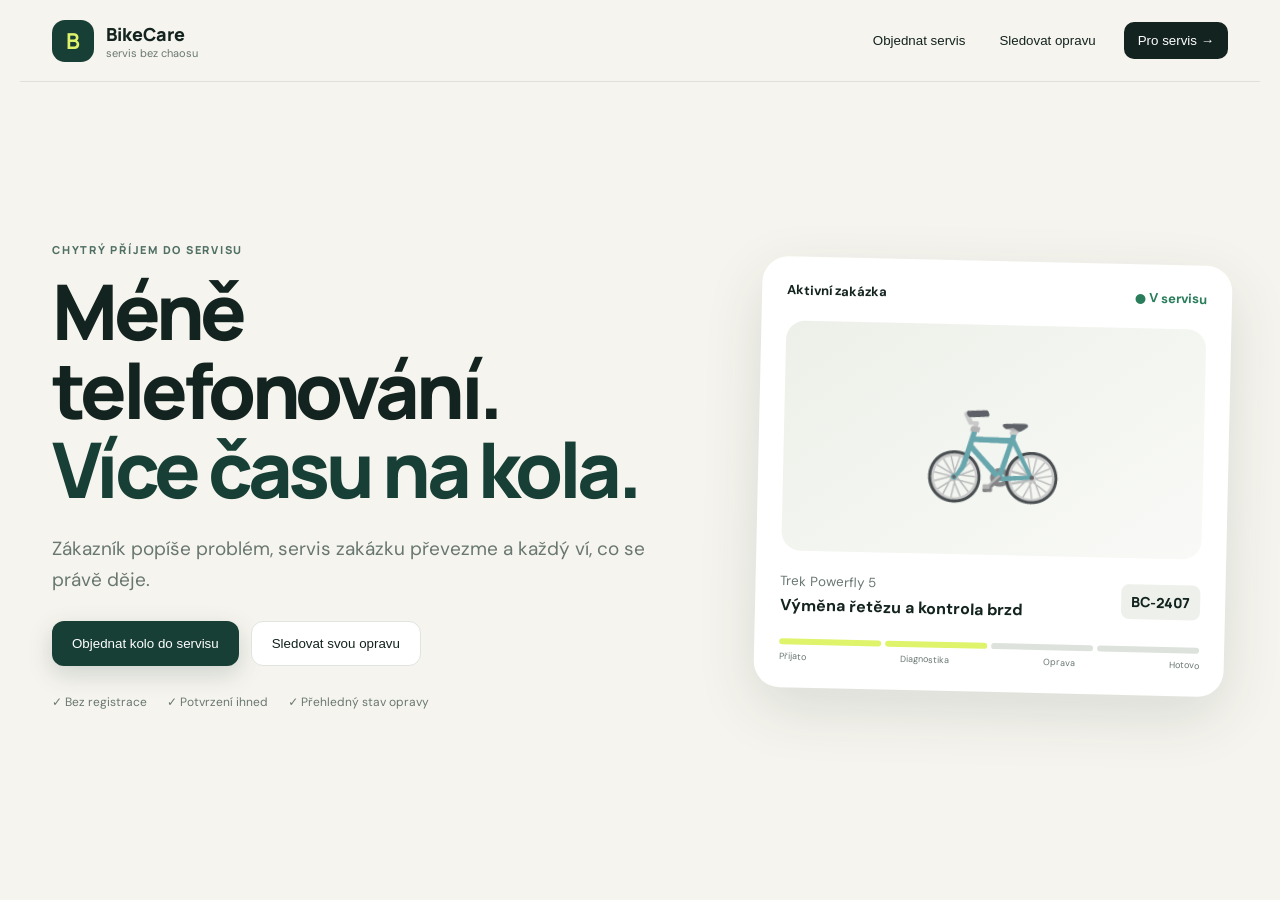
==== index.html @ 261a580f "Initial BikeCare service demo" ====
<!doctype html>
<html lang="cs">
<head>
  <meta charset="UTF-8" />
  <meta name="viewport" content="width=device-width, initial-scale=1.0" />
  <meta name="theme-color" content="#12231f" />
  <title>BikeCare — příjem cykloservisu</title>
  <link rel="preconnect" href="https://fonts.googleapis.com">
  <link rel="preconnect" href="https://fonts.gstatic.com" crossorigin>
  <link href="https://fonts.googleapis.com/css2?family=DM+Sans:wght@400;500;600;700&family=Manrope:wght@600;700;800&display=swap" rel="stylesheet">
  <link rel="stylesheet" href="styles.css" />
</head>
<body>
  <div class="app-shell">
    <header class="topbar">
      <a class="brand" href="#" data-view="home" aria-label="BikeCare domů">
        <span class="brand-mark">B</span>
        <span><strong>BikeCare</strong><small>servis bez chaosu</small></span>
      </a>
      <nav>
        <button class="nav-link" data-view="intake">Objednat servis</button>
        <button class="nav-link" data-view="tracking">Sledovat opravu</button>
        <button class="nav-link admin-link" data-view="admin">Pro servis <span>→</span></button>
      </nav>
    </header>

    <main>
      <section id="home" class="view active hero-view">
        <div class="hero-copy">
          <p class="eyebrow">CHYTRÝ PŘÍJEM DO SERVISU</p>
          <h1>Méně telefonování.<br><em>Více času na kola.</em></h1>
          <p class="lead">Zákazník popíše problém, servis zakázku převezme a každý ví, co se právě děje.</p>
          <div class="hero-actions">
            <button class="btn primary" data-view="intake">Objednat kolo do servisu</button>
            <button class="btn secondary" data-view="tracking">Sledovat svou opravu</button>
          </div>
          <div class="trust-row">
            <span>✓ Bez registrace</span><span>✓ Potvrzení ihned</span><span>✓ Přehledný stav opravy</span>
          </div>
        </div>
        <aside class="hero-card">
          <div class="card-top"><span>Aktivní zakázka</span><span class="live-dot">● V servisu</span></div>
          <div class="bike-visual" aria-hidden="true">🚲</div>
          <div class="order-mini">
            <div><small>Trek Powerfly 5</small><strong>Výměna řetězu a kontrola brzd</strong></div>
            <span class="code">BC-2407</span>
          </div>
          <div class="progress"><span></span><span></span><span></span><span></span></div>
          <div class="progress-labels"><span>Přijato</span><span>Diagnostika</span><span>Oprava</span><span>Hotovo</span></div>
        </aside>
      </section>

      <section id="intake" class="view form-view">
        <div class="section-heading">
          <button class="back" data-view="home">← Zpět</button>
          <p class="eyebrow">NOVÁ ZAKÁZKA</p>
          <h2>Řekněte nám, co vaše kolo potřebuje.</h2>
          <p>Vyplnění zabere přibližně dvě minuty. Servis se vám následně ozve.</p>
        </div>
        <form id="intake-form" class="intake-grid">
          <div class="form-card">
            <h3>1. Kontakt</h3>
            <div class="field-row">
              <label>Jméno a příjmení<input name="name" required placeholder="Jan Novák"></label>
              <label>Telefon<input name="phone" type="tel" required placeholder="+420 777 123 456"></label>
            </div>
            <label>E-mail<input name="email" type="email" required placeholder="jan@email.cz"></label>
          </div>
          <div class="form-card">
            <h3>2. Kolo</h3>
            <div class="bike-types" role="radiogroup">
              <label><input type="radio" name="bikeType" value="Horské" checked><span>⛰️<b>Horské</b></span></label>
              <label><input type="radio" name="bikeType" value="Silniční"><span>🏁<b>Silniční</b></span></label>
              <label><input type="radio" name="bikeType" value="Elektrokolo"><span>⚡<b>Elektrokolo</b></span></label>
              <label><input type="radio" name="bikeType" value="Městské"><span>🏙️<b>Městské</b></span></label>
            </div>
            <div class="field-row">
              <label>Značka<input name="brand" required placeholder="např. Trek"></label>
              <label>Model<input name="model" placeholder="např. Powerfly 5"></label>
            </div>
          </div>
          <div class="form-card full">
            <h3>3. Co se děje?</h3>
            <label>Popis problému<textarea name="issue" required rows="4" placeholder="Popište závadu, zvuky nebo servis, který potřebujete..."></textarea></label>
            <div class="field-row">
              <label>Preferovaný termín<input name="preferredDate" type="date" required></label>
              <label>Orientační rozpočet<select name="budget"><option>Chci nejdříve kalkulaci</option><option>Do 1 500 Kč</option><option>Do 3 000 Kč</option><option>Do 5 000 Kč</option><option>Bez omezení</option></select></label>
            </div>
            <label class="consent"><input type="checkbox" required> Souhlasím se zpracováním údajů pro vyřízení servisní zakázky.</label>
            <button class="btn primary submit" type="submit">Odeslat do servisu <span>→</span></button>
          </div>
        </form>
      </section>

      <section id="success" class="view centered-view">
        <div class="success-icon">✓</div>
        <p class="eyebrow">HOTOVO</p>
        <h2>Zakázku máme bezpečně uloženou.</h2>
        <p>Váš servisní kód je</p>
        <button id="created-code" class="big-code" title="Kliknutím zkopírujete"></button>
        <p class="muted">Kód si uložte. Umožní vám kdykoliv zkontrolovat průběh opravy.</p>
        <div class="hero-actions center">
          <button id="track-created" class="btn primary">Sledovat zakázku</button>
          <button class="btn secondary" data-view="home">Zpět na úvod</button>
        </div>
      </section>

      <section id="tracking" class="view tracking-view">
        <div class="section-heading narrow">
          <button class="back" data-view="home">← Zpět</button>
          <p class="eyebrow">STAV OPRAVY</p>
          <h2>Jak je na tom vaše kolo?</h2>
          <p>Zadejte servisní kód, který jste obdrželi při objednání.</p>
        </div>
        <form id="tracking-form" class="tracking-search">
          <input id="tracking-code" required placeholder="např. BC-2407" autocomplete="off">
          <button class="btn primary" type="submit">Zobrazit stav</button>
        </form>
        <div id="tracking-result" class="tracking-result hidden"></div>
      </section>

      <section id="admin" class="view admin-view">
        <div class="admin-header">
          <div><p class="eyebrow">PŘEHLED SERVISU</p><h2>Dobré ráno, BikeCare.</h2><p id="today-label"></p></div>
          <button class="btn primary" data-view="intake">+ Nová zakázka</button>
        </div>
        <div id="stats" class="stats"></div>
        <div class="admin-panel">
          <div class="panel-toolbar">
            <h3>Zakázky</h3>
            <div class="toolbar-actions"><input id="admin-search" type="search" placeholder="Hledat jméno, kolo nebo kód…"><select id="status-filter"><option value="all">Všechny stavy</option></select></div>
          </div>
          <div class="orders-table-wrap"><table><thead><tr><th>Zakázka</th><th>Zákazník</th><th>Kolo</th><th>Požadavek</th><th>Stav</th><th>Cena</th><th></th></tr></thead><tbody id="orders-body"></tbody></table></div>
          <div id="empty-orders" class="empty hidden">Žádné zakázky neodpovídají filtru.</div>
        </div>
      </section>
    </main>
  </div>

  <dialog id="order-dialog">
    <form method="dialog" class="dialog-inner">
      <button class="dialog-close" value="cancel" aria-label="Zavřít">×</button>
      <p class="eyebrow">DETAIL ZAKÁZKY</p>
      <h2 id="dialog-code"></h2>
      <div id="dialog-content"></div>
    </form>
  </dialog>
  <div id="toast" class="toast" role="status"></div>
  <script src="app.js"></script>
</body>
</html>
---- styles.css ----
:root{--ink:#13231f;--forest:#173f35;--mint:#dff36b;--cream:#f6f4ee;--paper:#fff;--line:#dfe4df;--muted:#697771;--orange:#ef815d;--shadow:0 20px 60px rgba(20,50,42,.12)}*{box-sizing:border-box}body{margin:0;background:var(--cream);color:var(--ink);font-family:'DM Sans',system-ui,sans-serif}.app-shell{min-height:100vh}.topbar{height:82px;max-width:1240px;margin:auto;display:flex;align-items:center;justify-content:space-between;padding:0 32px;border-bottom:1px solid rgba(20,50,42,.1)}.brand{display:flex;align-items:center;gap:12px;color:var(--ink);text-decoration:none}.brand-mark{display:grid;place-items:center;width:42px;height:42px;border-radius:13px;background:var(--forest);color:var(--mint);font:bold 22px Manrope}.brand strong,.brand small{display:block}.brand strong{font:800 18px Manrope}.brand small{font-size:11px;color:var(--muted)}nav{display:flex;align-items:center;gap:6px}.nav-link,.back{border:0;background:transparent;font:600 14px inherit;padding:11px 14px;color:var(--ink);cursor:pointer;border-radius:10px}.nav-link:hover,.back:hover{background:#e9ece6}.admin-link{background:var(--ink);color:white;margin-left:8px}.admin-link:hover{background:var(--forest)}main{max-width:1240px;margin:auto;padding:0 32px}.view{display:none;animation:appear .25s ease}.view.active{display:block}@keyframes appear{from{opacity:0;transform:translateY(5px)}}.hero-view.active{min-height:calc(100vh - 82px);display:grid;grid-template-columns:1.15fr .85fr;gap:70px;align-items:center;padding:70px 0 100px}.eyebrow{font:800 11px Manrope;letter-spacing:.16em;color:#507065;margin:0 0 14px}.hero-copy h1{font:800 clamp(46px,6vw,78px)/1.03 Manrope;margin:0;letter-spacing:-.055em}.hero-copy h1 em{color:var(--forest);font-style:normal}.lead{font-size:19px;line-height:1.6;color:var(--muted);max-width:620px;margin:26px 0}.hero-actions{display:flex;gap:12px;flex-wrap:wrap}.hero-actions.center{justify-content:center}.btn{border:0;border-radius:12px;padding:14px 20px;font:700 14px inherit;cursor:pointer;transition:.18s}.btn:hover{transform:translateY(-2px)}.btn.primary{background:var(--forest);color:#fff;box-shadow:0 8px 24px rgba(23,63,53,.18)}.btn.secondary{background:#fff;color:var(--ink);border:1px solid var(--line)}.trust-row{display:flex;gap:20px;margin-top:28px;font-size:12px;color:var(--muted)}.hero-card{background:var(--paper);border-radius:26px;padding:25px;box-shadow:var(--shadow);transform:rotate(1.3deg)}.card-top{display:flex;justify-content:space-between;font-size:13px;font-weight:700}.live-dot{color:#2a7d5b}.bike-visual{display:grid;place-items:center;height:230px;font-size:115px;background:linear-gradient(145deg,#edf0e9,#f9faf7);border-radius:19px;margin:22px 0}.order-mini{display:flex;justify-content:space-between;align-items:center;gap:15px}.order-mini small,.order-mini strong{display:block}.order-mini small{color:var(--muted);margin-bottom:5px}.code,.big-code{font:800 14px Manrope;background:#eef1eb;padding:8px 10px;border-radius:8px}.progress{display:grid;grid-template-columns:repeat(4,1fr);gap:4px;margin-top:23px}.progress span{height:6px;border-radius:5px;background:#dde3dc}.progress span:nth-child(-n+2){background:var(--mint)}.progress-labels{display:flex;justify-content:space-between;color:var(--muted);font-size:9px;margin-top:6px}.form-view,.tracking-view,.admin-view{padding:55px 0 90px}.section-heading{max-width:720px;margin-bottom:32px}.section-heading.narrow{margin-left:auto;margin-right:auto;text-align:center}.section-heading h2,.admin-header h2,.centered-view h2{font:800 38px/1.15 Manrope;letter-spacing:-.035em;margin:7px 0 12px}.section-heading>p:last-child,.admin-header p,.muted{color:var(--muted)}.back{padding-left:0;margin-bottom:32px}.intake-grid{display:grid;grid-template-columns:1fr 1fr;gap:18px}.form-card{background:#fff;padding:26px;border-radius:18px;border:1px solid var(--line)}.form-card.full{grid-column:1/-1}.form-card h3{font:800 16px Manrope;margin:0 0 22px}.field-row{display:grid;grid-template-columns:1fr 1fr;gap:15px}label{display:block;font-size:12px;font-weight:700;margin-bottom:15px}input,textarea,select{width:100%;margin-top:7px;border:1px solid #d8ded8;background:#fbfcfa;border-radius:10px;padding:13px 14px;font:500 14px inherit;color:var(--ink);outline:none}input:focus,textarea:focus,select:focus{border-color:#58917e;box-shadow:0 0 0 3px rgba(88,145,126,.12)}textarea{resize:vertical}.bike-types{display:grid;grid-template-columns:repeat(4,1fr);gap:9px;margin-bottom:20px}.bike-types label{margin:0}.bike-types input{position:absolute;opacity:0;width:1px}.bike-types span{display:flex;flex-direction:column;align-items:center;gap:7px;padding:16px 6px;border:1px solid var(--line);border-radius:12px;cursor:pointer;font-size:23px}.bike-types b{font-size:11px}.bike-types input:checked+span{border-color:var(--forest);background:#f0f5e3;box-shadow:inset 0 0 0 1px var(--forest)}.consent{font-weight:500;color:var(--muted)}.consent input{width:auto;margin-right:7px}.submit{float:right;min-width:220px}.centered-view.active{display:flex;min-height:calc(100vh - 82px);flex-direction:column;align-items:center;justify-content:center;text-align:center}.success-icon{display:grid;place-items:center;width:72px;height:72px;border-radius:50%;background:var(--mint);font-size:30px;margin-bottom:22px}.big-code{border:0;color:var(--forest);font-size:25px;padding:13px 20px;cursor:pointer;margin:3px 0 12px}.tracking-search{display:flex;max-width:570px;margin:0 auto 24px;background:#fff;border:1px solid var(--line);padding:7px;border-radius:15px;box-shadow:0 10px 35px rgba(20,50,42,.08)}.tracking-search input{border:0;background:transparent;margin:0;font-size:18px;text-transform:uppercase}.tracking-search input:focus{box-shadow:none}.tracking-result{max-width:820px;margin:30px auto;background:white;padding:30px;border-radius:20px;box-shadow:var(--shadow)}.tracking-result.hidden,.hidden{display:none!important}.track-top{display:flex;justify-content:space-between;align-items:start;border-bottom:1px solid var(--line);padding-bottom:20px}.track-top h3{font:800 25px Manrope;margin:4px 0}.status-pill{display:inline-block;padding:7px 10px;border-radius:20px;background:#edf3d4;font-size:11px;font-weight:800}.timeline{display:grid;grid-template-columns:repeat(4,1fr);margin:34px 0}.timeline-step{position:relative;text-align:center;color:#9aa49f;font-size:11px;font-weight:700}.timeline-step:before{content:'';display:block;width:15px;height:15px;border-radius:50%;background:#d9ded9;margin:0 auto 11px;position:relative;z-index:2}.timeline-step:not(:last-child):after{content:'';height:3px;background:#d9ded9;position:absolute;left:50%;right:-50%;top:6px}.timeline-step.done:before,.timeline-step.done:not(:last-child):after{background:var(--forest)}.timeline-step.current:before{box-shadow:0 0 0 6px var(--mint);background:var(--forest)}.track-grid,.dialog-grid{display:grid;grid-template-columns:1fr 1fr;gap:14px}.info-box{background:#f6f7f3;padding:16px;border-radius:12px}.info-box small{display:block;color:var(--muted);margin-bottom:5px}.info-box strong{font-size:14px}.admin-header{display:flex;justify-content:space-between;align-items:end;margin-bottom:28px}.admin-header h2{margin:4px 0}.stats{display:grid;grid-template-columns:repeat(4,1fr);gap:14px;margin-bottom:18px}.stat-card{background:white;border:1px solid var(--line);border-radius:15px;padding:18px}.stat-card small{color:var(--muted)}.stat-card strong{display:block;font:800 28px Manrope;margin-top:8px}.admin-panel{background:#fff;border:1px solid var(--line);border-radius:18px;overflow:hidden}.panel-toolbar{display:flex;align-items:center;justify-content:space-between;padding:20px}.panel-toolbar h3{margin:0;font:800 18px Manrope}.toolbar-actions{display:flex;gap:8px}.toolbar-actions input,.toolbar-actions select{margin:0;width:260px;padding:10px}.toolbar-actions select{width:155px}.orders-table-wrap{overflow:auto}table{border-collapse:collapse;width:100%;font-size:12px}th{text-align:left;color:var(--muted);font-size:10px;letter-spacing:.08em;text-transform:uppercase;padding:12px 18px;background:#fafbf8}td{padding:15px 18px;border-top:1px solid #edf0ec;white-space:nowrap}td.issue{max-width:220px;overflow:hidden;text-overflow:ellipsis}.order-code{font-weight:800}.table-btn{background:#eef2ed;border:0;border-radius:7px;padding:7px 10px;cursor:pointer}.status-select{margin:0;padding:7px 9px;font-size:11px;min-width:120px}.empty{text-align:center;color:var(--muted);padding:45px}dialog{border:0;border-radius:20px;padding:0;width:min(640px,calc(100% - 30px));box-shadow:0 25px 100px rgba(0,0,0,.3)}dialog::backdrop{background:rgba(10,28,23,.55);backdrop-filter:blur(4px)}.dialog-inner{padding:30px;position:relative}.dialog-close{position:absolute;right:18px;top:15px;border:0;background:#eef1ed;width:34px;height:34px;border-radius:50%;font-size:21px;cursor:pointer}.dialog-inner h2{font:800 29px Manrope;margin:5px 0 20px}.dialog-actions{display:flex;gap:10px;margin-top:20px}.toast{position:fixed;bottom:25px;left:50%;transform:translate(-50%,20px);background:var(--ink);color:white;padding:12px 18px;border-radius:10px;opacity:0;pointer-events:none;transition:.25s;font-size:13px}.toast.show{opacity:1;transform:translate(-50%,0)}@media(max-width:850px){.topbar{padding:0 18px}.brand small{display:none}nav .nav-link:not(.admin-link){display:none}main{padding:0 18px}.hero-view.active{grid-template-columns:1fr;padding:50px 0;gap:40px}.hero-copy h1{font-size:48px}.hero-card{transform:none}.trust-row{flex-direction:column;gap:7px}.intake-grid{grid-template-columns:1fr}.form-card.full{grid-column:auto}.bike-types{grid-template-columns:1fr 1fr}.field-row,.track-grid,.dialog-grid{grid-template-columns:1fr}.stats{grid-template-columns:1fr 1fr}.admin-header,.panel-toolbar{align-items:stretch;flex-direction:column;gap:15px}.toolbar-actions{flex-direction:column}.toolbar-actions input,.toolbar-actions select{width:100%}.timeline-step{font-size:9px}.tracking-search{flex-direction:column}.section-heading h2,.admin-header h2{font-size:31px}}
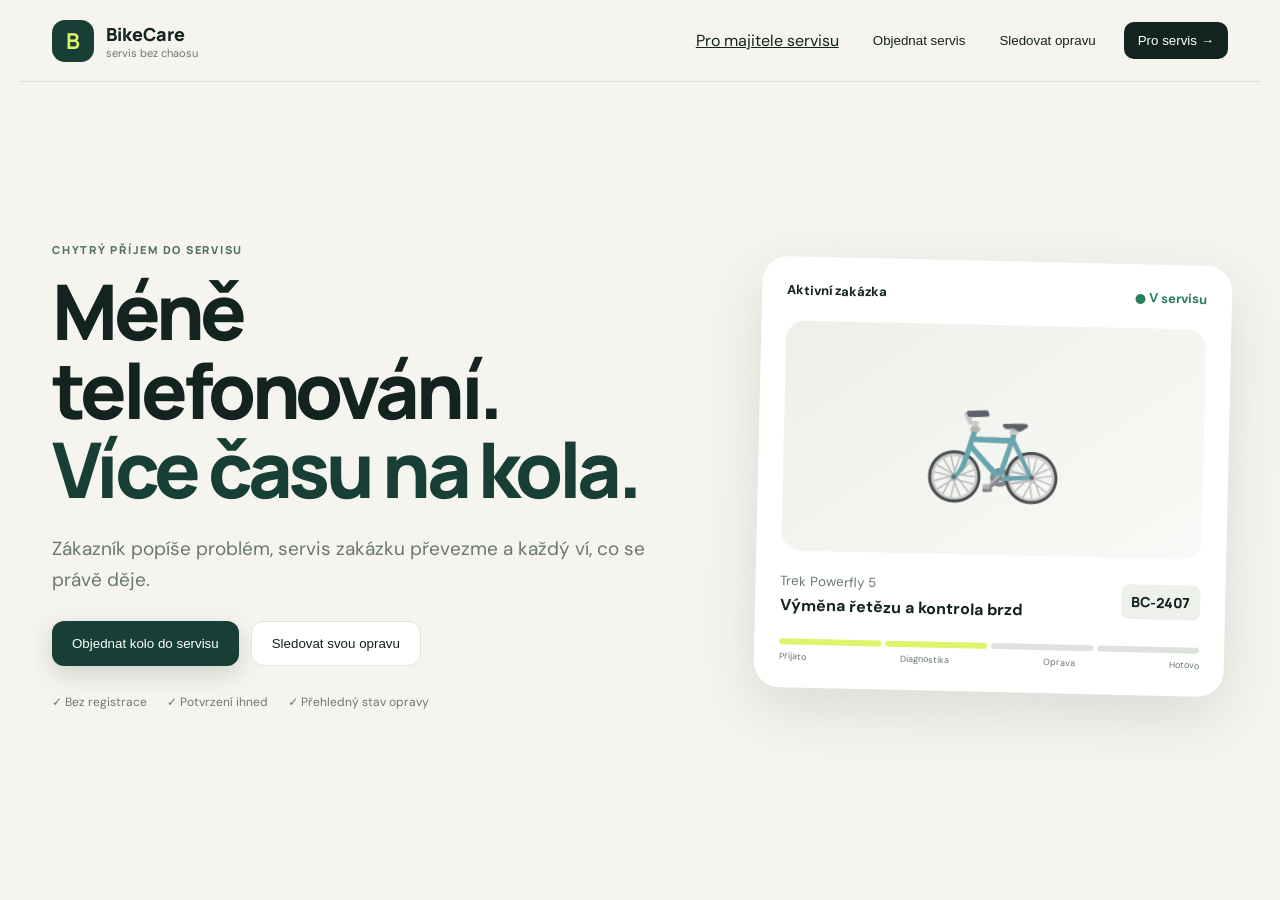
==== commit c49219d4: "Add BikeCare pilot sales and deployment package" ====
--- a/index.html
+++ b/index.html
@@ -4,6 +4,9 @@
   <meta charset="UTF-8" />
   <meta name="viewport" content="width=device-width, initial-scale=1.0" />
   <meta name="theme-color" content="#12231f" />
+  <meta name="description" content="BikeCare digitalizuje příjem zakázek, komunikaci a sledování oprav v cykloservisu." />
+  <meta property="og:title" content="BikeCare — servis bez chaosu" />
+  <meta property="og:description" content="Funkční demo digitálního příjmu zakázek pro cykloservisy." />
   <title>BikeCare — příjem cykloservisu</title>
   <link rel="preconnect" href="https://fonts.googleapis.com">
   <link rel="preconnect" href="https://fonts.gstatic.com" crossorigin>
@@ -18,6 +21,7 @@
         <span><strong>BikeCare</strong><small>servis bez chaosu</small></span>
       </a>
       <nav>
+        <a class="nav-link" href="pilot.html">Pro majitele servisu</a>
         <button class="nav-link" data-view="intake">Objednat servis</button>
         <button class="nav-link" data-view="tracking">Sledovat opravu</button>
         <button class="nav-link admin-link" data-view="admin">Pro servis <span>→</span></button>
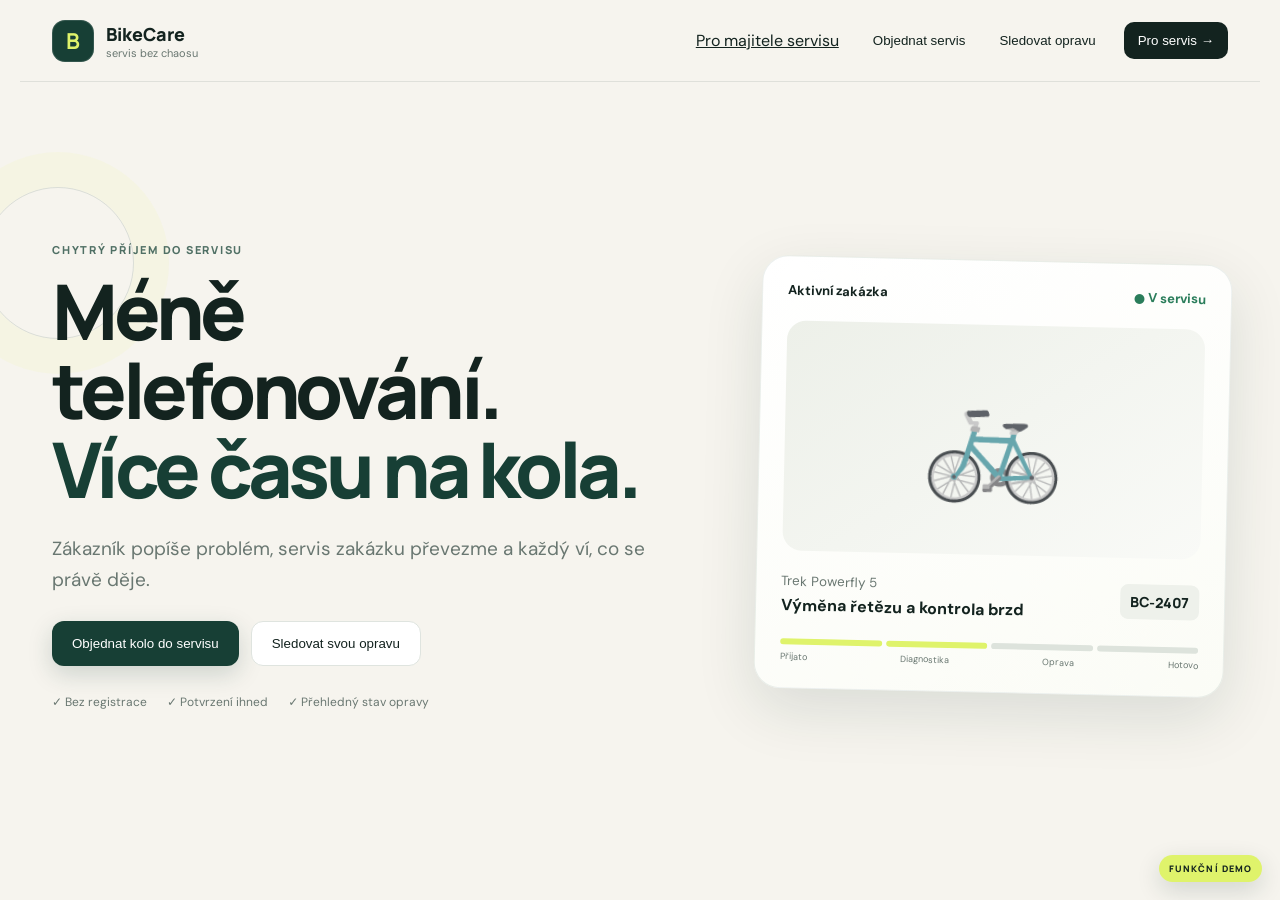
==== commit a67986c9: "Upgrade service dashboard and visual design" ====
--- a/index.html
+++ b/index.html
@@ -12,6 +12,7 @@
   <link rel="preconnect" href="https://fonts.gstatic.com" crossorigin>
   <link href="https://fonts.googleapis.com/css2?family=DM+Sans:wght@400;500;600;700&family=Manrope:wght@600;700;800&display=swap" rel="stylesheet">
   <link rel="stylesheet" href="styles.css" />
+  <link rel="stylesheet" href="enhancements.css" />
 </head>
 <body>
   <div class="app-shell">
@@ -131,10 +132,11 @@
         <div id="stats" class="stats"></div>
         <div class="admin-panel">
           <div class="panel-toolbar">
-            <h3>Zakázky</h3>
-            <div class="toolbar-actions"><input id="admin-search" type="search" placeholder="Hledat jméno, kolo nebo kód…"><select id="status-filter"><option value="all">Všechny stavy</option></select></div>
+            <div><h3>Zakázky</h3><small class="panel-subtitle">Aktuální provoz servisu v jednom pohledu</small></div>
+            <div class="toolbar-actions"><div class="view-switch"><button id="table-view" class="active" title="Tabulka">☷</button><button id="board-view" title="Kanban">▦</button></div><button id="export-csv" class="tool-btn">↓ Export CSV</button><input id="admin-search" type="search" placeholder="Hledat jméno, kolo nebo kód…"><select id="status-filter"><option value="all">Všechny stavy</option></select></div>
           </div>
           <div class="orders-table-wrap"><table><thead><tr><th>Zakázka</th><th>Zákazník</th><th>Kolo</th><th>Požadavek</th><th>Stav</th><th>Cena</th><th></th></tr></thead><tbody id="orders-body"></tbody></table></div>
+          <div id="orders-board" class="orders-board hidden"></div>
           <div id="empty-orders" class="empty hidden">Žádné zakázky neodpovídají filtru.</div>
         </div>
       </section>
--- a/enhancements.css
+++ b/enhancements.css
@@ -0,0 +1 @@
+body:before{content:"FUNKČNÍ DEMO";position:fixed;right:18px;bottom:18px;z-index:20;background:var(--mint);color:var(--ink);padding:7px 10px;border-radius:20px;font:800 9px Manrope;letter-spacing:.12em;box-shadow:0 8px 25px rgba(20,50,42,.16)}.hero-copy{position:relative}.hero-copy:before{content:"";position:absolute;width:150px;height:150px;border:1px solid rgba(23,63,53,.12);border-radius:50%;left:-70px;top:-55px;box-shadow:0 0 0 35px rgba(223,243,107,.08);z-index:-1}.hero-card{border:1px solid rgba(23,63,53,.08);background:linear-gradient(160deg,#fff 0%,#fbfcf6 100%)}.brand-mark{box-shadow:inset 0 0 0 1px rgba(255,255,255,.12)}.panel-subtitle{color:var(--muted);font-size:10px}.view-switch{display:flex;background:#eef1ed;border-radius:9px;padding:3px}.view-switch button,.tool-btn{border:0;background:transparent;border-radius:7px;padding:7px 10px;color:var(--muted);cursor:pointer;font-weight:700}.view-switch button.active{background:#fff;color:var(--forest);box-shadow:0 2px 7px rgba(20,50,42,.1)}.tool-btn{background:#f0f3ef;color:var(--forest);white-space:nowrap}.orders-board{display:grid;grid-template-columns:repeat(4,minmax(220px,1fr));gap:12px;background:#f4f6f2;padding:16px;overflow:auto}.board-column{background:#eef1ec;border-radius:13px;padding:10px;min-height:360px}.board-column>header{display:flex;align-items:center;justify-content:space-between;padding:5px 4px 12px}.board-column h4{margin:0;font:800 12px Manrope}.board-column>header span{display:grid;place-items:center;width:22px;height:22px;background:#fff;border-radius:50%;font-size:10px}.board-card{display:block;width:100%;border:1px solid #e1e6df;background:#fff;border-radius:11px;padding:14px;text-align:left;margin-bottom:8px;color:var(--ink);cursor:pointer;box-shadow:0 4px 12px rgba(20,50,42,.05);transition:.18s}.board-card:hover{transform:translateY(-2px);box-shadow:0 8px 20px rgba(20,50,42,.1)}.board-card small{display:block;color:var(--muted);font-size:9px}.board-card strong{display:block;font:800 13px Manrope;margin:5px 0}.board-card p{font-size:10px;line-height:1.4;color:var(--muted);margin:0 0 14px}.board-card footer{display:flex;justify-content:space-between;font-size:9px;border-top:1px solid #edf0ec;padding-top:9px}.board-empty{text-align:center;color:#9aa49f;font-size:10px;margin-top:35px}.customer-actions{display:flex;justify-content:flex-end;gap:9px;margin-top:20px}.service-note{margin-top:18px}.danger-text{color:#a74434!important}@media(max-width:1050px){.panel-toolbar{align-items:stretch}.toolbar-actions{flex-wrap:wrap}.orders-board{grid-template-columns:repeat(4,240px)}}@media print{body:before,.topbar,.tracking-search,.customer-actions,.dialog-actions{display:none!important}body,main{background:#fff!important}.view{display:none!important}.tracking-view.active{display:block!important;padding:0}.tracking-result{box-shadow:none;border:1px solid #ddd;margin:0}.app-shell{min-height:auto}}
